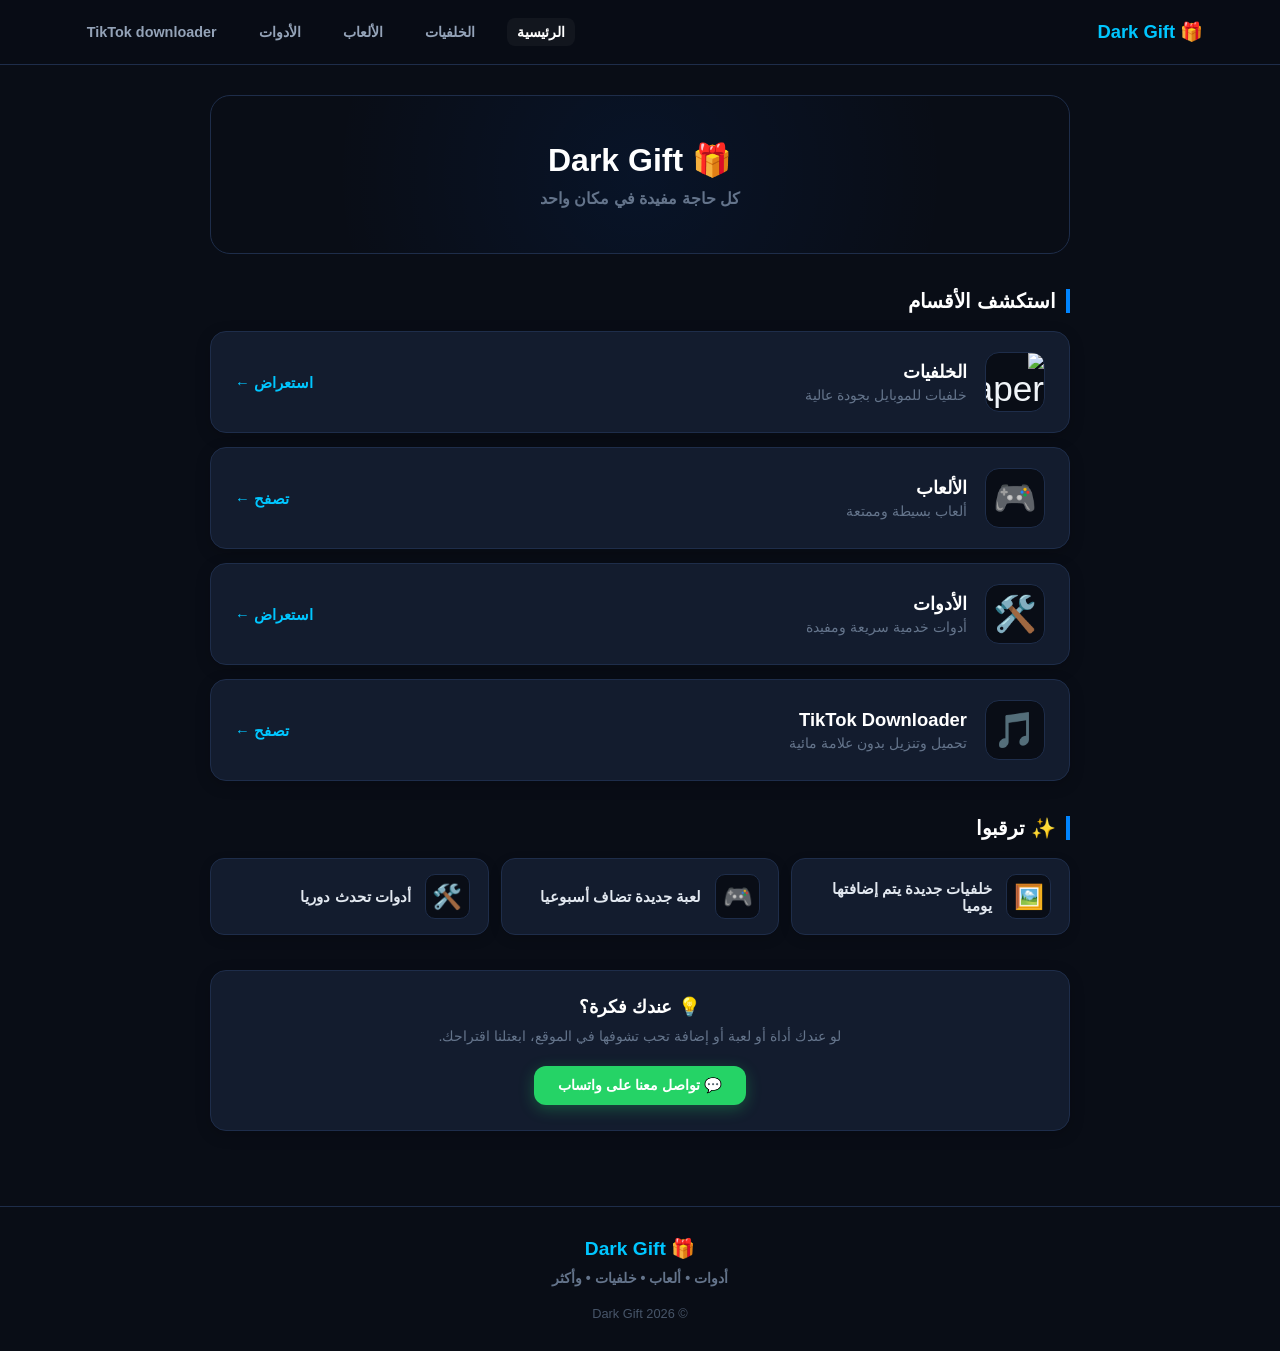
==== index.html @ dd71a5c6 "Update index.html" ====
<!doctype html>
<html dir="rtl" lang="ar">
  <head>
    <meta charset="utf-8">
    <meta name="viewport" content="width=device-width, initial-scale=1.0">
    <title>Dark Gift — الرئيسية</title>
    <style>
      :root {
        --primary: #0084ff;
        --secondary: #00c6ff;
        --bg: #090d16;
        --card-bg: #131c2e;
        --card-hover: #1b2842;
        --text: #f1f5f9;
        --text-muted: #64748b;
        --border: #1e2d4a;
      }

      * {
        box-sizing: border-box;
        margin: 0;
        padding: 0;
      }

      body {
        font-family: -apple-system, BlinkMacSystemFont, "Segoe UI", Roboto, sans-serif;
        background-color: var(--bg);
        color: var(--text);
        margin: 0;
        padding: 0;
        box-sizing: border-box;
        overflow-x: hidden;
      }

      /* شريط الموقع — أعلى الصفحة */
      header {
        position: fixed;
        top: 0;
        left: 0;
        right: 0;
        height: 65px;
        background: rgba(9, 13, 22, 0.85);
        backdrop-filter: blur(12px);
        border-bottom: 1px solid var(--border);
        display: flex;
        align-items: center;
        justify-content: space-between;
        padding: 0 6%;
        z-index: 1000;
      }

      .logo {
        font-size: 1.15rem;
        font-weight: 800;
        color: var(--secondary);
        text-decoration: none;
        display: flex;
        align-items: center;
        gap: 6px;
      }

      nav {
        display: flex;
        gap: 22px;
      }

      nav a {
        color: #94a3b8;
        text-decoration: none;
        font-size: 0.9rem;
        font-weight: 600;
        transition: 0.2s;
        padding: 6px 10px;
        border-radius: 8px;
      }

      nav a:hover, nav a.active {
        color: #ffffff;
        background: rgba(255, 255, 255, 0.04);
      }

      /* حاوية الصفحة */
      .page-container {
        max-width: 900px;
        margin: 0 auto;
        padding: 95px 20px 40px 20px;
      }

      /* الواجهة الرئيسية — Hero */
      .hero {
        text-align: center;
        padding: 45px 20px;
        background: radial-gradient(circle at center, rgba(0, 102, 255, 0.08) 0%, transparent 70%);
        border-radius: 20px;
        margin-bottom: 35px;
        border: 1px solid var(--border);
      }

      .hero h1 {
        font-size: 2rem;
        font-weight: 800;
        color: #ffffff;
        margin: 0 0 10px 0;
      }

      .hero p {
        color: var(--text-muted);
        font-size: 1rem;
        margin: 0;
        font-weight: 600;
      }

      /* عناوين الأقسام */
      .section-title {
        font-size: 1.25rem;
        font-weight: 800;
        color: #fff;
        margin-bottom: 18px;
        text-align: right;
        border-right: 4px solid var(--primary);
        padding-right: 10px;
      }

      /* الأقسام الرئيسية — كروت كبيرة بتصميم متناسق */
      .categories-grid {
        display: flex;
        flex-direction: column;
        gap: 14px;
        margin-bottom: 35px;
      }

      .category-card {
        background: var(--card-bg);
        border: 1px solid var(--border);
        border-radius: 16px;
        padding: 20px 24px;
        text-decoration: none;
        color: inherit;
        display: flex;
        align-items: center;
        justify-content: space-between;
        transition: 0.3s;
        box-shadow: 0 4px 15px rgba(0,0,0,0.2);
      }

      .category-card:hover {
        background: var(--card-hover);
        border-color: var(--primary);
        transform: translateY(-2px);
      }

      .category-info {
        display: flex;
        align-items: center;
        gap: 18px;
      }

      .category-icon {
        font-size: 2.2rem;
        background: #090d16;
        width: 60px;
        height: 60px;
        display: flex;
        align-items: center;
        justify-content: center;
        border-radius: 14px;
        border: 1px solid var(--border);
        flex-shrink: 0;
      }

      .category-icon img {
        width: 100%;
        height: 100%;
        object-fit: cover;
        border-radius: 12px;
      }

      .category-text h3 {
        margin: 0 0 4px 0;
        font-size: 1.15rem;
        color: #fff;
        font-weight: 700;
      }

      .category-text p {
        margin: 0;
        color: var(--text-muted);
        font-size: 0.88rem;
      }

      .category-link {
        color: var(--secondary);
        font-weight: 700;
        font-size: 0.92rem;
        transition: 0.2s;
      }

      .category-card:hover .category-link {
        transform: translateX(-4px);
      }

      /* قسم "آخر الإضافات" — كروت صغيرة */
      .updates-grid {
        display: grid;
        grid-template-columns: repeat(auto-fit, minmax(260px, 1fr));
        gap: 12px;
        margin-bottom: 35px;
      }

      .update-card {
        background: var(--card-bg);
        border: 1px solid var(--border);
        border-radius: 14px;
        padding: 15px 18px;
        display: flex;
        align-items: center;
        gap: 14px;
        box-shadow: 0 4px 12px rgba(0,0,0,0.15);
      }

      .update-icon {
        font-size: 1.5rem;
        background: #090d16;
        width: 45px;
        height: 45px;
        display: flex;
        align-items: center;
        justify-content: center;
        border-radius: 10px;
        border: 1px solid var(--border);
        flex-shrink: 0;
      }

      .update-text {
        font-size: 0.92rem;
        font-weight: 700;
        color: #e2e8f0;
      }

      /* قسم التواصل المقترح */
      .contact-section {
        background: var(--card-bg);
        border: 1px solid var(--border);
        border-radius: 16px;
        padding: 25px;
        text-align: center;
        margin-bottom: 35px;
        box-shadow: 0 4px 15px rgba(0,0,0,0.2);
      }

      .contact-section h3 {
        margin: 0 0 8px 0;
        font-size: 1.15rem;
        color: #fff;
        font-weight: 700;
      }

      .contact-section p {
        margin: 0 0 18px 0;
        color: var(--text-muted);
        font-size: 0.9rem;
        line-height: 1.5;
      }

      .btn-whatsapp {
        background: #25d366;
        color: #fff;
        padding: 11px 24px;
        border-radius: 12px;
        font-weight: 700;
        font-size: 0.9rem;
        text-decoration: none;
        display: inline-block;
        box-shadow: 0 4px 15px rgba(37, 211, 102, 0.3);
        transition: 0.2s;
      }

      .btn-whatsapp:hover {
        opacity: 0.9;
        transform: translateY(-2px);
      }

      /* Footer — أسفل الموقع */
      footer {
        background: #090d16;
        border-top: 1px solid var(--border);
        padding: 30px 20px;
        text-align: center;
      }

      .footer-content {
        max-width: 900px;
        margin: 0 auto;
        display: flex;
        flex-direction: column;
        align-items: center;
        gap: 10px;
      }

      .footer-logo {
        font-size: 1.2rem;
        font-weight: 800;
        color: var(--secondary);
      }

      .footer-desc {
        color: var(--text-muted);
        font-size: 0.88rem;
        font-weight: 600;
      }

      .footer-bottom {
        margin-top: 10px;
        color: #475569;
        font-size: 0.8rem;
      }

      /* تفاعل الموبايل */
      @media (max-width: 768px) {
        nav {
          display: none;
        }
        .hero h1 {
          font-size: 1.6rem;
        }
        .page-container {
          padding: 85px 15px 30px 15px;
        }
      }
    </style>
  </head>
  <body>

    <!-- شريط الموقع — أعلى الصفحة -->
    <header>
        <a href="#" class="logo">🎁 Dark Gift</a>
        <nav>
            <a href="#" class="active">الرئيسية</a>
            <a href="wallpapers.html">الخلفيات</a>
            <a href="games.html">الألعاب</a>
            <a href="Tools.html">الأدوات</a>
            <a href="Tik_Downloader.html">TikTok downloader</a>
        </nav>
    </header>

    <div class="page-container">

        <!-- الواجهة الرئيسية — Hero -->
        <section class="hero">
            <h1>🎁 Dark Gift</h1>
            <p>كل حاجة مفيدة في مكان واحد</p>
        </section>

        <!-- الأقسام الرئيسية -->
        <div>
            <h2 class="section-title">استكشف الأقسام</h2>
            <div class="categories-grid">
                <a href="wallpapers.html" class="category-card" id="wallpapers-btn">
                    <div class="category-info">
                        <div class="category-icon">
                            <img src="https://i.postimg.cc/4y8CT3dF/wallpapers.png" alt="Wallpaper">
                        </div>
                        <div class="category-text">
                            <h3>الخلفيات</h3>
                            <p>خلفيات للموبايل بجودة عالية</p>
                        </div>
                    </div>
                    <div class="category-link">استعراض ←</div>
                </a>

                <a href="games.html" class="category-card" id="games-btn">
                    <div class="category-info">
                        <div class="category-icon">🎮</div>
                        <div class="category-text">
                            <h3>الألعاب</h3>
                            <p>ألعاب بسيطة وممتعة</p>
                        </div>
                    </div>
                    <div class="category-link">تصفح ←</div>
                </a>

                <a href="Tools.html" class="category-card" id="tools-btn">
                    <div class="category-info">
                        <div class="category-icon">🛠️</div>
                        <div class="category-text">
                            <h3>الأدوات</h3>
                            <p>أدوات خدمية سريعة ومفيدة</p>
                        </div>
                    </div>
                    <div class="category-link">استعراض ←</div>
                </a>

                <a href="Tik_Downloader.html" class="category-card" id="tiktok-btn">
                    <div class="category-info">
                        <div class="category-icon">🎵</div>
                        <div class="category-text">
                            <h3>TikTok Downloader</h3>
                            <p>تحميل وتنزيل بدون علامة مائية</p>
                        </div>
                    </div>
                    <div class="category-link">تصفح ←</div>
                </a>
            </div>
        </div>

        <!-- قسم "ترقبوا" -->
        <div>
            <h2 class="section-title">✨ ترقبوا</h2>
            <div class="updates-grid">
                <div class="update-card">
                    <div class="update-icon">🖼️</div>
                    <div class="update-text">خلفيات جديدة يتم إضافتها يوميا</div>
                </div>
                <div class="update-card">
                    <div class="update-icon">🎮</div>
                    <div class="update-text">لعبة جديدة تضاف أسبوعيا</div>
                </div>
                <div class="update-card">
                    <div class="update-icon">🛠️</div>
                    <div class="update-text">أدوات تحدث دوريا</div>
                </div>
            </div>
        </div>

        <!-- قسم التواصل المقترح -->
        <div class="contact-section">
            <h3>💡 عندك فكرة؟</h3>
            <p>لو عندك أداة أو لعبة أو إضافة تحب تشوفها في الموقع، ابعتلنا اقتراحك.</p>
            <a href="https://wa.me/201098029320" target="_blank" class="whatsapp-btn btn-whatsapp">💬 تواصل معنا على واتساب</a>
        </div>

    </div>

    <!-- أسفل الموقع — Footer -->
    <footer>
        <div class="footer-content">
            <div class="footer-logo">🎁 Dark Gift</div>
            <div class="footer-desc">أدوات • ألعاب • خلفيات • وأكثر</div>
            <div class="footer-bottom">
                © 2026 Dark Gift
            </div>
        </div>
    </footer>

  </body>
</html>
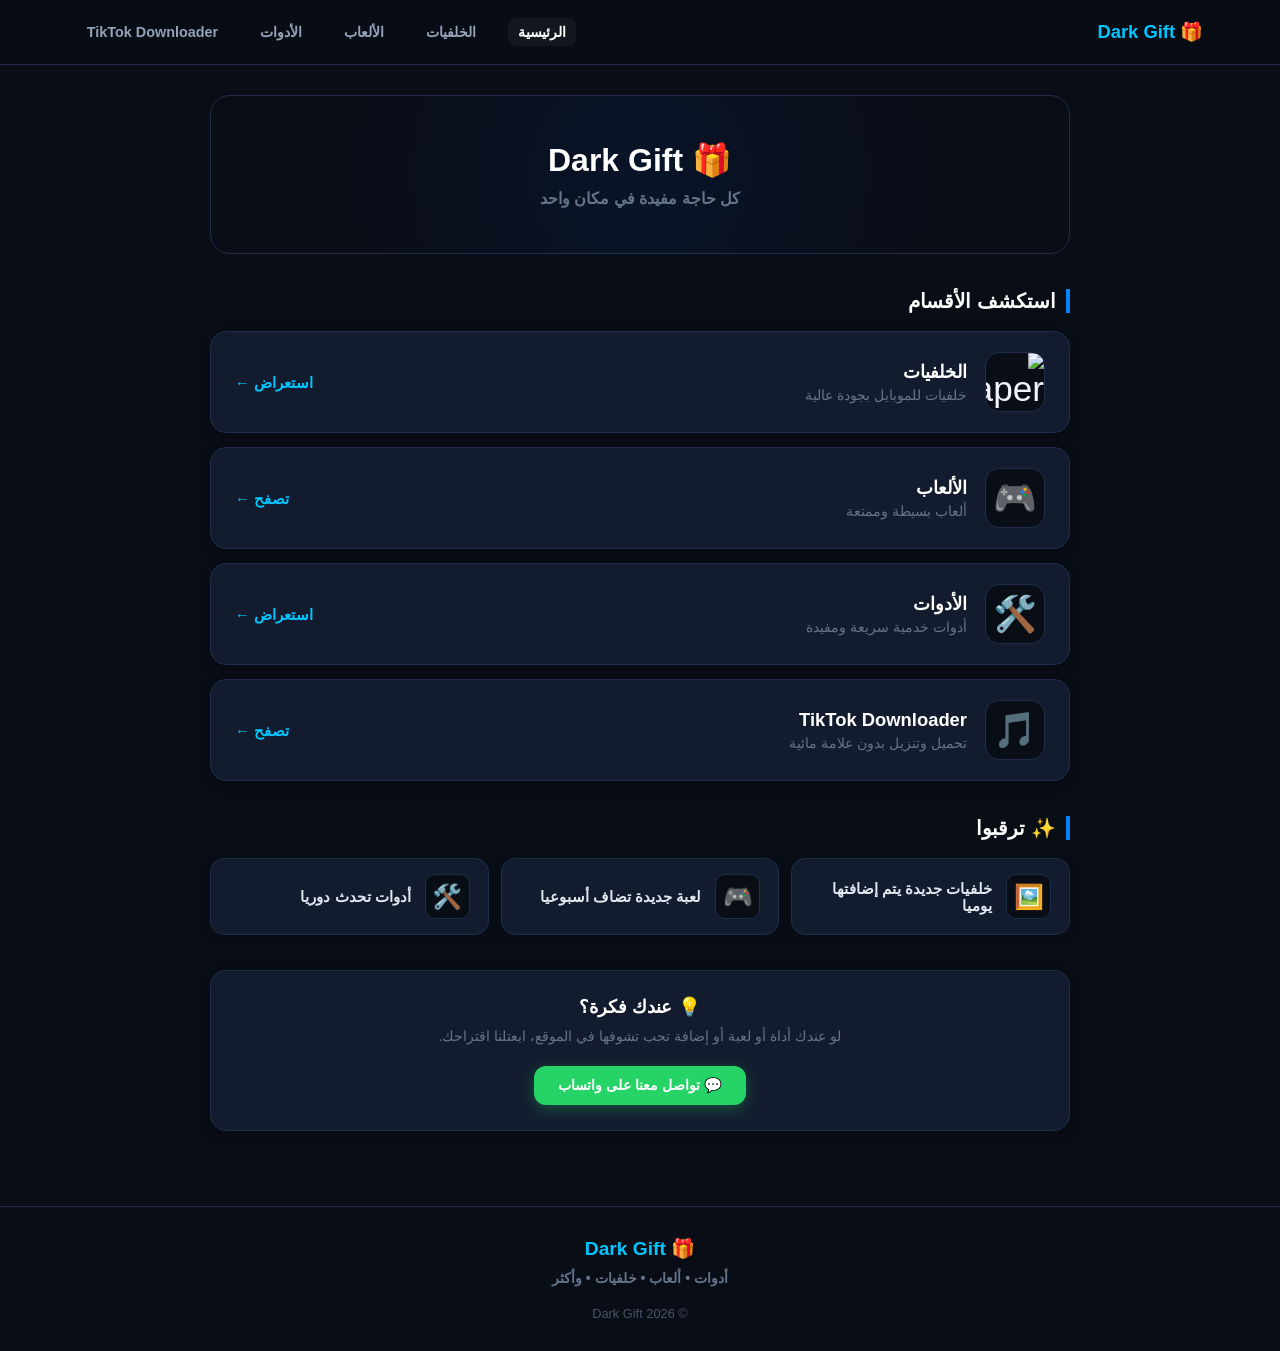
==== commit 60336f6b: "Fix HTML encoding issues in index.html" ====
--- a/index.html
+++ b/index.html
@@ -339,7 +339,7 @@
             <a href="wallpapers.html">الخلفيات</a>
             <a href="games.html">الألعاب</a>
             <a href="Tools.html">الأدوات</a>
-            <a href="Tik_Downloader.html">TikTok downloader</a>
+            <a href="Tik_Downloader.html">TikTok Downloader</a>
         </nav>
     </header>
 
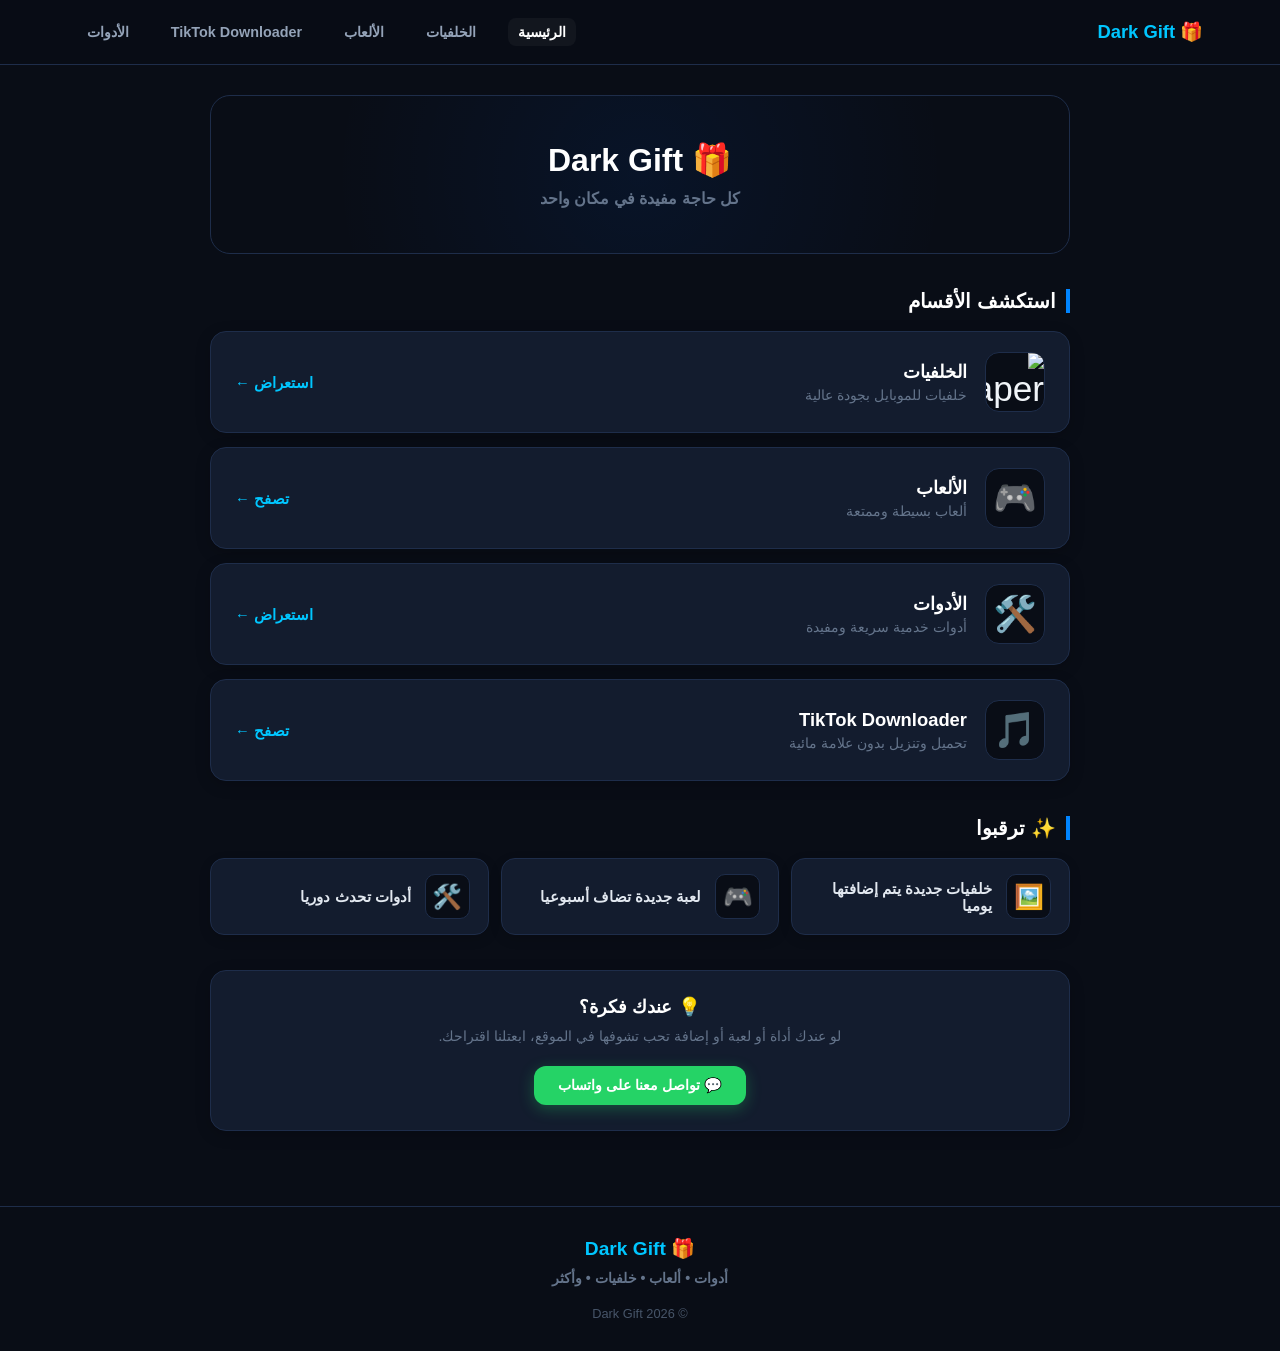
==== commit e6aa2434: "Update index.html" ====
--- a/index.html
+++ b/index.html
@@ -316,17 +316,26 @@
       }
 
       /* تفاعل الموبايل */
-      @media (max-width: 768px) {
-        nav {
-          display: none;
-        }
-        .hero h1 {
-          font-size: 1.6rem;
-        }
-        .page-container {
-          padding: 85px 15px 30px 15px;
-        }
-      }
+   @media (max-width: 768px) {
+    header {
+        padding: 0 15px;
+    }
+    nav {
+        display: flex;
+        gap: 8px;
+        overflow-x: auto;
+        max-width: 65%;
+        scrollbar-width: none;
+    }
+    nav::-webkit-scrollbar {
+        display: none;
+    }
+    nav a {
+        font-size: 0.78rem;
+        padding: 4px 8px;
+        white-space: nowrap;
+    }
+}
     </style>
   </head>
   <body>
@@ -338,8 +347,8 @@
             <a href="#" class="active">الرئيسية</a>
             <a href="wallpapers.html">الخلفيات</a>
             <a href="games.html">الألعاب</a>
+            <a href="Tik_Downloader.html">TikTok Downloader</a>
             <a href="Tools.html">الأدوات</a>
-            <a href="Tik_Downloader.html">TikTok Downloader</a>
         </nav>
     </header>
 
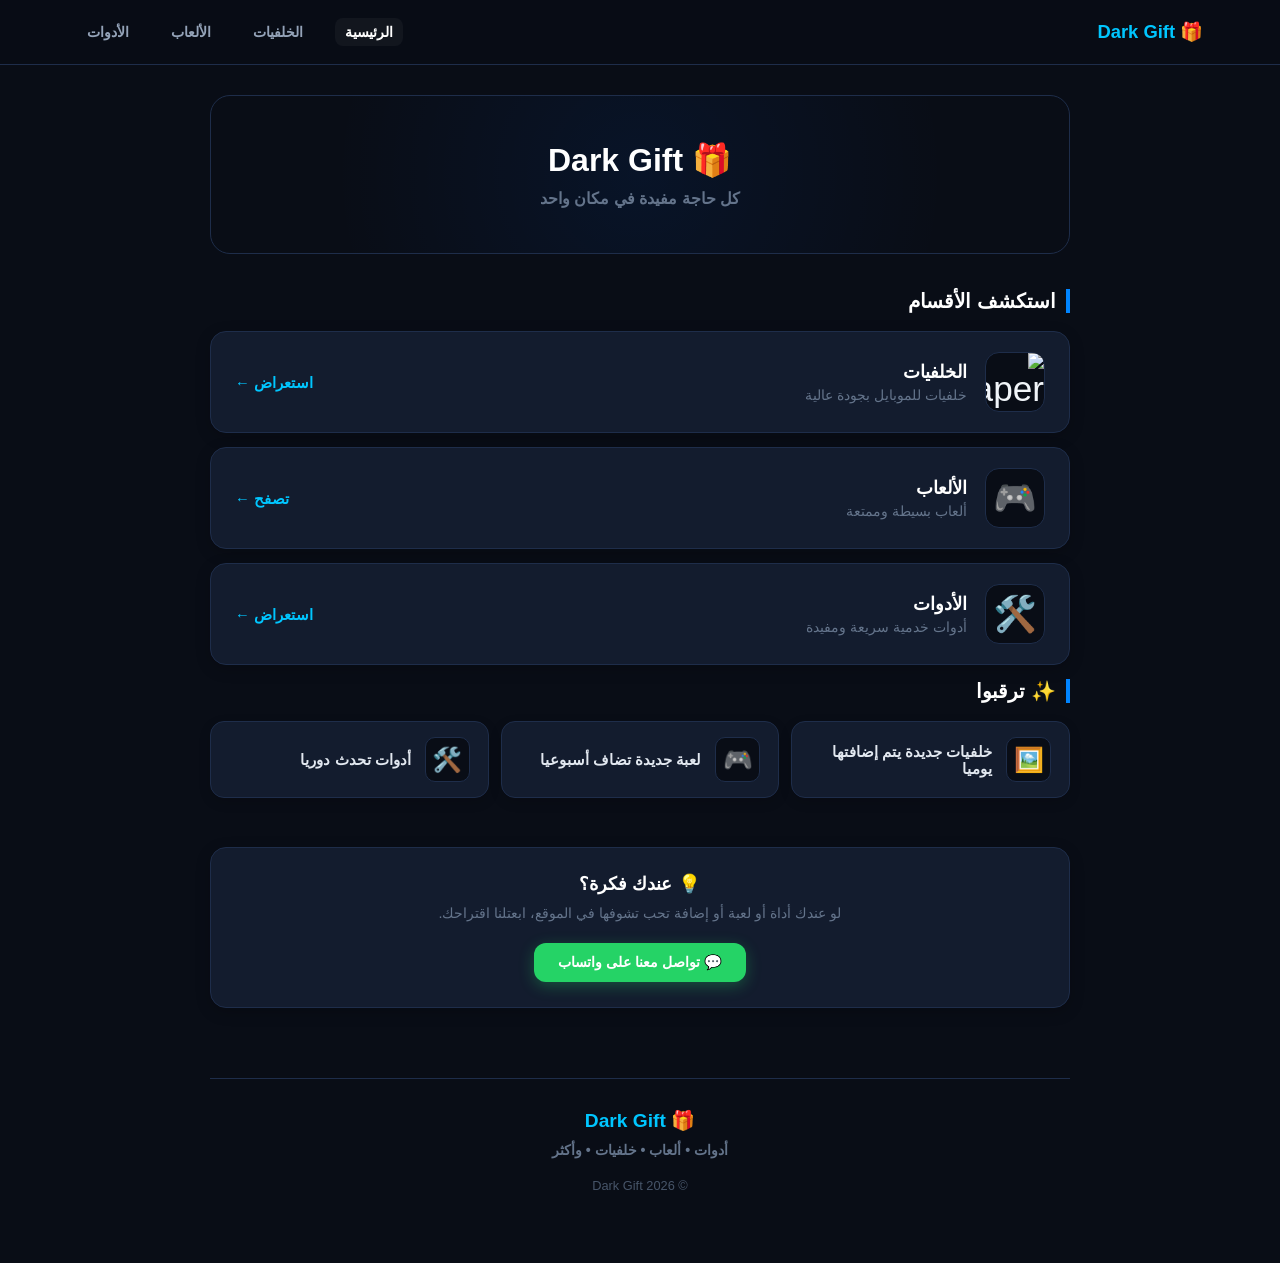
==== commit 4e0c8df8: "Fix HTML structure and style formatting" ====
--- a/index.html
+++ b/index.html
@@ -347,7 +347,6 @@
             <a href="#" class="active">الرئيسية</a>
             <a href="wallpapers.html">الخلفيات</a>
             <a href="games.html">الألعاب</a>
-            <a href="Tik_Downloader.html">TikTok Downloader</a>
             <a href="Tools.html">الأدوات</a>
         </nav>
     </header>
@@ -398,19 +397,6 @@
                     </div>
                     <div class="category-link">استعراض ←</div>
                 </a>
-
-                <a href="Tik_Downloader.html" class="category-card" id="tiktok-btn">
-                    <div class="category-info">
-                        <div class="category-icon">🎵</div>
-                        <div class="category-text">
-                            <h3>TikTok Downloader</h3>
-                            <p>تحميل وتنزيل بدون علامة مائية</p>
-                        </div>
-                    </div>
-                    <div class="category-link">تصفح ←</div>
-                </a>
-            </div>
-        </div>
 
         <!-- قسم "ترقبوا" -->
         <div>
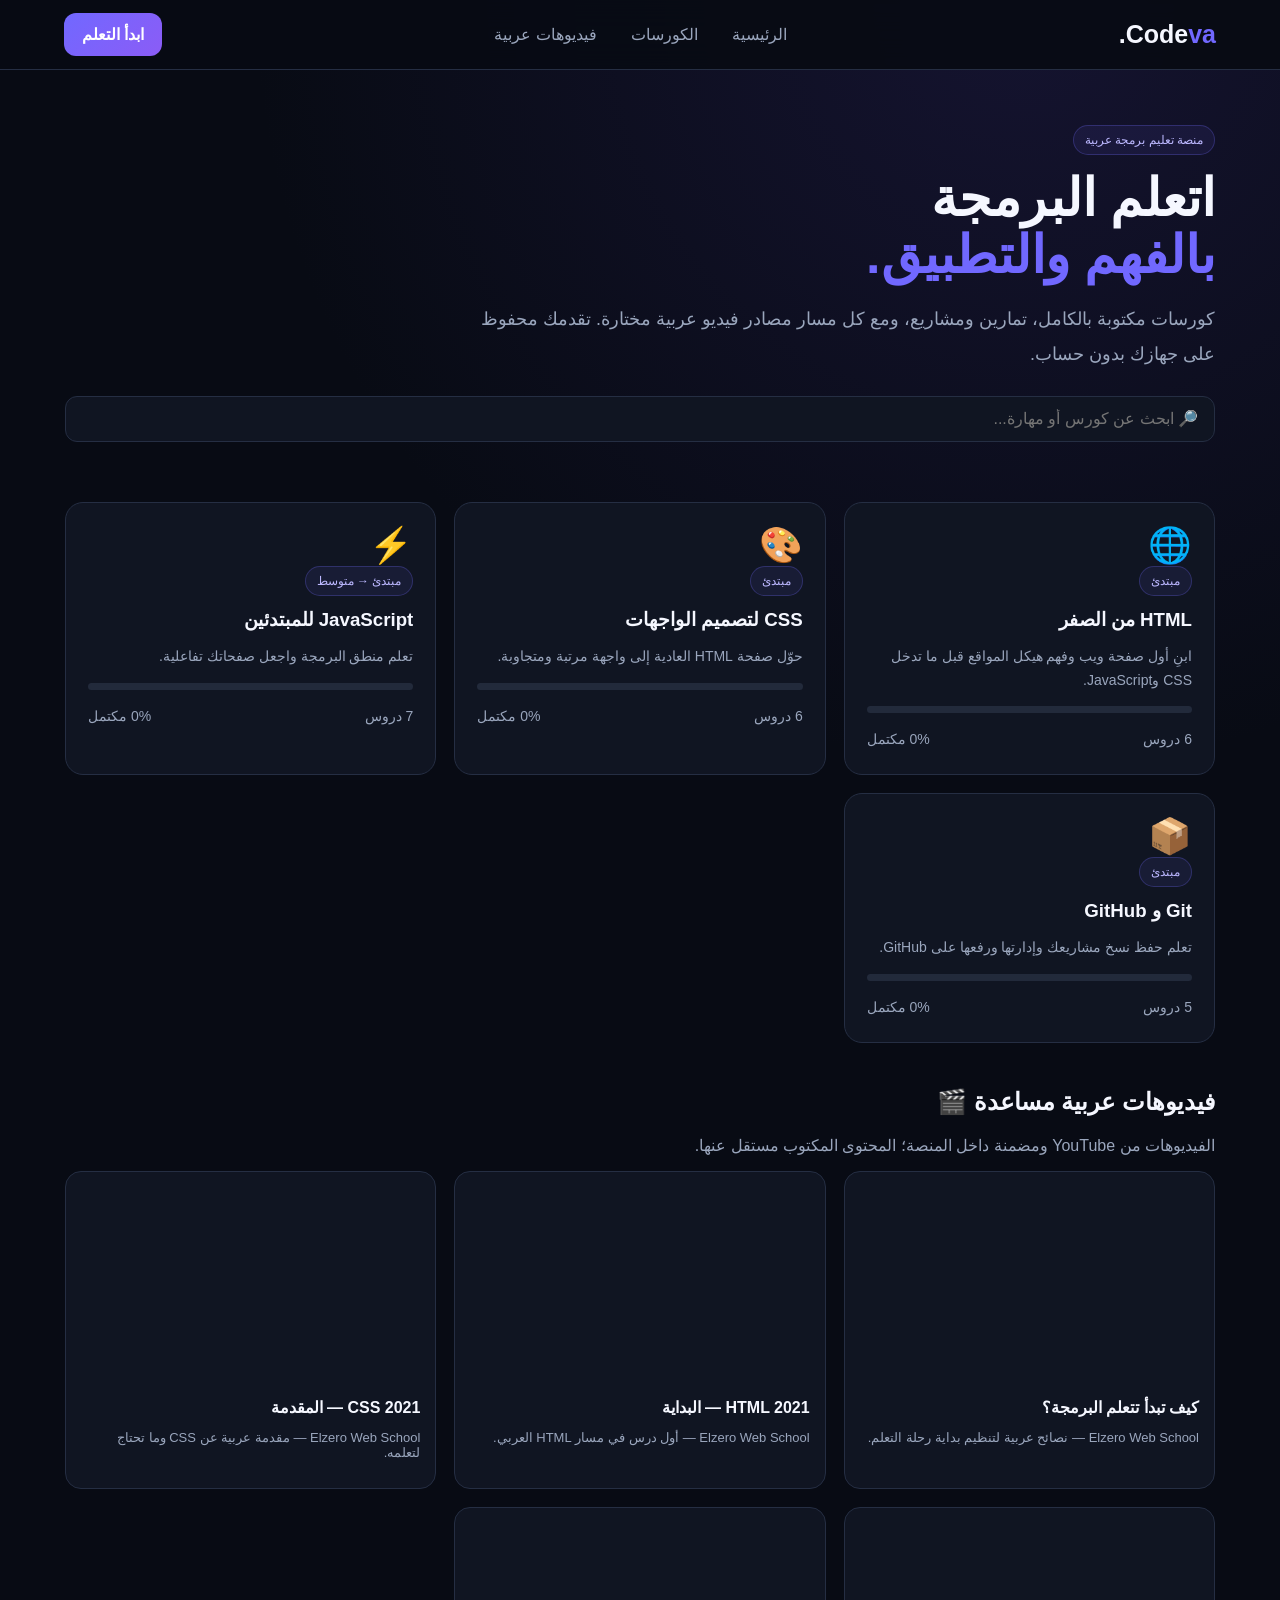
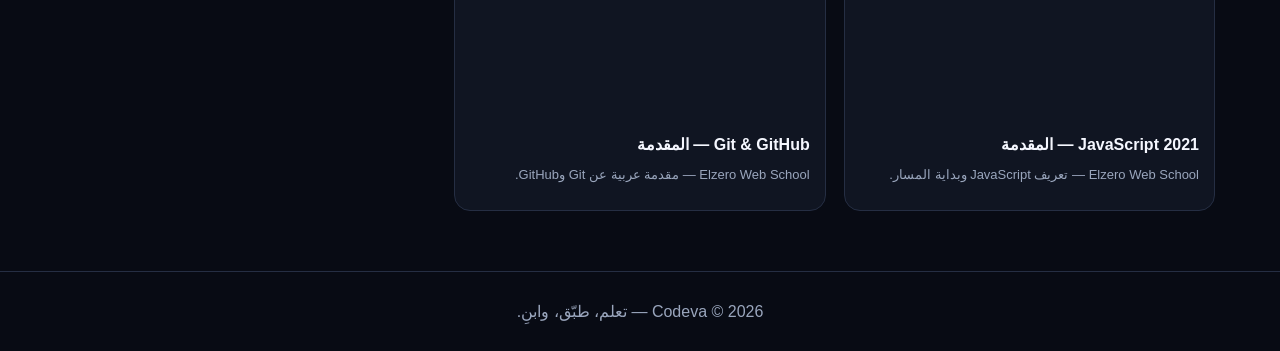
==== commit 55fb993f: "Add files via upload" ====
--- a/index.html
+++ b/index.html
@@ -1,441 +1 @@
-<!doctype html>
-<html dir="rtl" lang="ar">
-  <head>
-    <meta charset="utf-8">
-    <meta name="viewport" content="width=device-width, initial-scale=1.0">
-    <title>Dark Gift — الرئيسية</title>
-    <style>
-      :root {
-        --primary: #0084ff;
-        --secondary: #00c6ff;
-        --bg: #090d16;
-        --card-bg: #131c2e;
-        --card-hover: #1b2842;
-        --text: #f1f5f9;
-        --text-muted: #64748b;
-        --border: #1e2d4a;
-      }
-
-      * {
-        box-sizing: border-box;
-        margin: 0;
-        padding: 0;
-      }
-
-      body {
-        font-family: -apple-system, BlinkMacSystemFont, "Segoe UI", Roboto, sans-serif;
-        background-color: var(--bg);
-        color: var(--text);
-        margin: 0;
-        padding: 0;
-        box-sizing: border-box;
-        overflow-x: hidden;
-      }
-
-      /* شريط الموقع — أعلى الصفحة */
-      header {
-        position: fixed;
-        top: 0;
-        left: 0;
-        right: 0;
-        height: 65px;
-        background: rgba(9, 13, 22, 0.85);
-        backdrop-filter: blur(12px);
-        border-bottom: 1px solid var(--border);
-        display: flex;
-        align-items: center;
-        justify-content: space-between;
-        padding: 0 6%;
-        z-index: 1000;
-      }
-
-      .logo {
-        font-size: 1.15rem;
-        font-weight: 800;
-        color: var(--secondary);
-        text-decoration: none;
-        display: flex;
-        align-items: center;
-        gap: 6px;
-      }
-
-      nav {
-        display: flex;
-        gap: 22px;
-      }
-
-      nav a {
-        color: #94a3b8;
-        text-decoration: none;
-        font-size: 0.9rem;
-        font-weight: 600;
-        transition: 0.2s;
-        padding: 6px 10px;
-        border-radius: 8px;
-      }
-
-      nav a:hover, nav a.active {
-        color: #ffffff;
-        background: rgba(255, 255, 255, 0.04);
-      }
-
-      /* حاوية الصفحة */
-      .page-container {
-        max-width: 900px;
-        margin: 0 auto;
-        padding: 95px 20px 40px 20px;
-      }
-
-      /* الواجهة الرئيسية — Hero */
-      .hero {
-        text-align: center;
-        padding: 45px 20px;
-        background: radial-gradient(circle at center, rgba(0, 102, 255, 0.08) 0%, transparent 70%);
-        border-radius: 20px;
-        margin-bottom: 35px;
-        border: 1px solid var(--border);
-      }
-
-      .hero h1 {
-        font-size: 2rem;
-        font-weight: 800;
-        color: #ffffff;
-        margin: 0 0 10px 0;
-      }
-
-      .hero p {
-        color: var(--text-muted);
-        font-size: 1rem;
-        margin: 0;
-        font-weight: 600;
-      }
-
-      /* عناوين الأقسام */
-      .section-title {
-        font-size: 1.25rem;
-        font-weight: 800;
-        color: #fff;
-        margin-bottom: 18px;
-        text-align: right;
-        border-right: 4px solid var(--primary);
-        padding-right: 10px;
-      }
-
-      /* الأقسام الرئيسية — كروت كبيرة بتصميم متناسق */
-      .categories-grid {
-        display: flex;
-        flex-direction: column;
-        gap: 14px;
-        margin-bottom: 35px;
-      }
-
-      .category-card {
-        background: var(--card-bg);
-        border: 1px solid var(--border);
-        border-radius: 16px;
-        padding: 20px 24px;
-        text-decoration: none;
-        color: inherit;
-        display: flex;
-        align-items: center;
-        justify-content: space-between;
-        transition: 0.3s;
-        box-shadow: 0 4px 15px rgba(0,0,0,0.2);
-      }
-
-      .category-card:hover {
-        background: var(--card-hover);
-        border-color: var(--primary);
-        transform: translateY(-2px);
-      }
-
-      .category-info {
-        display: flex;
-        align-items: center;
-        gap: 18px;
-      }
-
-      .category-icon {
-        font-size: 2.2rem;
-        background: #090d16;
-        width: 60px;
-        height: 60px;
-        display: flex;
-        align-items: center;
-        justify-content: center;
-        border-radius: 14px;
-        border: 1px solid var(--border);
-        flex-shrink: 0;
-      }
-
-      .category-icon img {
-        width: 100%;
-        height: 100%;
-        object-fit: cover;
-        border-radius: 12px;
-      }
-
-      .category-text h3 {
-        margin: 0 0 4px 0;
-        font-size: 1.15rem;
-        color: #fff;
-        font-weight: 700;
-      }
-
-      .category-text p {
-        margin: 0;
-        color: var(--text-muted);
-        font-size: 0.88rem;
-      }
-
-      .category-link {
-        color: var(--secondary);
-        font-weight: 700;
-        font-size: 0.92rem;
-        transition: 0.2s;
-      }
-
-      .category-card:hover .category-link {
-        transform: translateX(-4px);
-      }
-
-      /* قسم "آخر الإضافات" — كروت صغيرة */
-      .updates-grid {
-        display: grid;
-        grid-template-columns: repeat(auto-fit, minmax(260px, 1fr));
-        gap: 12px;
-        margin-bottom: 35px;
-      }
-
-      .update-card {
-        background: var(--card-bg);
-        border: 1px solid var(--border);
-        border-radius: 14px;
-        padding: 15px 18px;
-        display: flex;
-        align-items: center;
-        gap: 14px;
-        box-shadow: 0 4px 12px rgba(0,0,0,0.15);
-      }
-
-      .update-icon {
-        font-size: 1.5rem;
-        background: #090d16;
-        width: 45px;
-        height: 45px;
-        display: flex;
-        align-items: center;
-        justify-content: center;
-        border-radius: 10px;
-        border: 1px solid var(--border);
-        flex-shrink: 0;
-      }
-
-      .update-text {
-        font-size: 0.92rem;
-        font-weight: 700;
-        color: #e2e8f0;
-      }
-
-      /* قسم التواصل المقترح */
-      .contact-section {
-        background: var(--card-bg);
-        border: 1px solid var(--border);
-        border-radius: 16px;
-        padding: 25px;
-        text-align: center;
-        margin-bottom: 35px;
-        box-shadow: 0 4px 15px rgba(0,0,0,0.2);
-      }
-
-      .contact-section h3 {
-        margin: 0 0 8px 0;
-        font-size: 1.15rem;
-        color: #fff;
-        font-weight: 700;
-      }
-
-      .contact-section p {
-        margin: 0 0 18px 0;
-        color: var(--text-muted);
-        font-size: 0.9rem;
-        line-height: 1.5;
-      }
-
-      .btn-whatsapp {
-        background: #25d366;
-        color: #fff;
-        padding: 11px 24px;
-        border-radius: 12px;
-        font-weight: 700;
-        font-size: 0.9rem;
-        text-decoration: none;
-        display: inline-block;
-        box-shadow: 0 4px 15px rgba(37, 211, 102, 0.3);
-        transition: 0.2s;
-      }
-
-      .btn-whatsapp:hover {
-        opacity: 0.9;
-        transform: translateY(-2px);
-      }
-
-      /* Footer — أسفل الموقع */
-      footer {
-        background: #090d16;
-        border-top: 1px solid var(--border);
-        padding: 30px 20px;
-        text-align: center;
-      }
-
-      .footer-content {
-        max-width: 900px;
-        margin: 0 auto;
-        display: flex;
-        flex-direction: column;
-        align-items: center;
-        gap: 10px;
-      }
-
-      .footer-logo {
-        font-size: 1.2rem;
-        font-weight: 800;
-        color: var(--secondary);
-      }
-
-      .footer-desc {
-        color: var(--text-muted);
-        font-size: 0.88rem;
-        font-weight: 600;
-      }
-
-      .footer-bottom {
-        margin-top: 10px;
-        color: #475569;
-        font-size: 0.8rem;
-      }
-
-      /* تفاعل الموبايل */
-   @media (max-width: 768px) {
-    header {
-        padding: 0 15px;
-    }
-    nav {
-        display: flex;
-        gap: 8px;
-        overflow-x: auto;
-        max-width: 65%;
-        scrollbar-width: none;
-    }
-    nav::-webkit-scrollbar {
-        display: none;
-    }
-    nav a {
-        font-size: 0.78rem;
-        padding: 4px 8px;
-        white-space: nowrap;
-    }
-}
-    </style>
-  </head>
-  <body>
-
-    <!-- شريط الموقع — أعلى الصفحة -->
-    <header>
-        <a href="#" class="logo">🎁 Dark Gift</a>
-        <nav>
-            <a href="#" class="active">الرئيسية</a>
-            <a href="wallpapers.html">الخلفيات</a>
-            <a href="games.html">الألعاب</a>
-            <a href="Tools.html">الأدوات</a>
-        </nav>
-    </header>
-
-    <div class="page-container">
-
-        <!-- الواجهة الرئيسية — Hero -->
-        <section class="hero">
-            <h1>🎁 Dark Gift</h1>
-            <p>كل حاجة مفيدة في مكان واحد</p>
-        </section>
-
-        <!-- الأقسام الرئيسية -->
-        <div>
-            <h2 class="section-title">استكشف الأقسام</h2>
-            <div class="categories-grid">
-                <a href="wallpapers.html" class="category-card" id="wallpapers-btn">
-                    <div class="category-info">
-                        <div class="category-icon">
-                            <img src="https://i.postimg.cc/4y8CT3dF/wallpapers.png" alt="Wallpaper">
-                        </div>
-                        <div class="category-text">
-                            <h3>الخلفيات</h3>
-                            <p>خلفيات للموبايل بجودة عالية</p>
-                        </div>
-                    </div>
-                    <div class="category-link">استعراض ←</div>
-                </a>
-
-                <a href="games.html" class="category-card" id="games-btn">
-                    <div class="category-info">
-                        <div class="category-icon">🎮</div>
-                        <div class="category-text">
-                            <h3>الألعاب</h3>
-                            <p>ألعاب بسيطة وممتعة</p>
-                        </div>
-                    </div>
-                    <div class="category-link">تصفح ←</div>
-                </a>
-
-                <a href="Tools.html" class="category-card" id="tools-btn">
-                    <div class="category-info">
-                        <div class="category-icon">🛠️</div>
-                        <div class="category-text">
-                            <h3>الأدوات</h3>
-                            <p>أدوات خدمية سريعة ومفيدة</p>
-                        </div>
-                    </div>
-                    <div class="category-link">استعراض ←</div>
-                </a>
-
-        <!-- قسم "ترقبوا" -->
-        <div>
-            <h2 class="section-title">✨ ترقبوا</h2>
-            <div class="updates-grid">
-                <div class="update-card">
-                    <div class="update-icon">🖼️</div>
-                    <div class="update-text">خلفيات جديدة يتم إضافتها يوميا</div>
-                </div>
-                <div class="update-card">
-                    <div class="update-icon">🎮</div>
-                    <div class="update-text">لعبة جديدة تضاف أسبوعيا</div>
-                </div>
-                <div class="update-card">
-                    <div class="update-icon">🛠️</div>
-                    <div class="update-text">أدوات تحدث دوريا</div>
-                </div>
-            </div>
-        </div>
-
-        <!-- قسم التواصل المقترح -->
-        <div class="contact-section">
-            <h3>💡 عندك فكرة؟</h3>
-            <p>لو عندك أداة أو لعبة أو إضافة تحب تشوفها في الموقع، ابعتلنا اقتراحك.</p>
-            <a href="https://wa.me/201098029320" target="_blank" class="whatsapp-btn btn-whatsapp">💬 تواصل معنا على واتساب</a>
-        </div>
-
-    </div>
-
-    <!-- أسفل الموقع — Footer -->
-    <footer>
-        <div class="footer-content">
-            <div class="footer-logo">🎁 Dark Gift</div>
-            <div class="footer-desc">أدوات • ألعاب • خلفيات • وأكثر</div>
-            <div class="footer-bottom">
-                © 2026 Dark Gift
-            </div>
-        </div>
-    </footer>
-
-  </body>
-</html>
+<!doctype html><html lang="ar" dir="rtl"><head><meta charset="utf-8"><meta name="viewport" content="width=device-width,initial-scale=1"><meta name="description" content="Codeva - منصة عربية لتعلم البرمجة"><title>Codeva — تعلم البرمجة</title><link rel="stylesheet" href="style.css"></head><body><div id="app"></div><script src="data.js"></script><script src="app.js"></script></body></html>
--- a/style.css
+++ b/style.css
@@ -0,0 +1 @@
+*{box-sizing:border-box} :root{--bg:#080b14;--panel:#101522;--panel2:#151c2d;--text:#f5f7ff;--muted:#9aa6bd;--border:#252e43;--p:#7168ff;--p2:#25d9c5}body{margin:0;background:radial-gradient(circle at 80% 0,#28205a66,transparent 35%),var(--bg);color:var(--text);font-family:Tahoma,Arial,sans-serif}button,input{font:inherit}.nav{height:70px;border-bottom:1px solid var(--border);background:#080b14ee;backdrop-filter:blur(15px);position:sticky;top:0;z-index:10;display:flex;align-items:center;justify-content:space-between;padding:0 5%}.brand{font-size:25px;font-weight:900}.brand span{color:var(--p)}.navlinks{display:flex;gap:22px}.navlinks button{background:none;border:0;color:var(--muted);cursor:pointer}.container{width:min(1150px,92%);margin:auto}.hero{padding:55px 0 35px}.hero h1{font-size:52px;line-height:1.1;margin:15px 0}.hero h1 span{color:var(--p)}.hero p{color:var(--muted);font-size:18px;line-height:1.9;max-width:750px}.badge,.tag{display:inline-block;background:#7168ff16;border:1px solid #7168ff44;color:#bcb8ff;padding:7px 11px;border-radius:20px;font-size:12px}.toolbar{display:flex;gap:12px;flex-wrap:wrap;margin:25px 0}.input{background:var(--panel);border:1px solid var(--border);color:#fff;padding:13px 16px;border-radius:12px;outline:none;flex:1;min-width:220px}.btn{border:0;border-radius:12px;padding:12px 18px;font-weight:800;cursor:pointer}.primary{background:linear-gradient(135deg,var(--p),#8b5cf6);color:#fff}.ghost{background:#ffffff08;border:1px solid var(--border);color:#fff}.grid{display:grid;grid-template-columns:repeat(3,1fr);gap:18px}.card{background:var(--panel);border:1px solid var(--border);border-radius:18px;padding:22px;cursor:pointer;transition:.2s}.card:hover{transform:translateY(-4px);border-color:#7168ff77}.icon{font-size:35px}.card h3{margin:13px 0 8px}.card p,.meta{color:var(--muted);line-height:1.7;font-size:14px}.meta{display:flex;justify-content:space-between;margin-top:15px}.coursehead{display:flex;gap:18px;align-items:center;padding:35px 0 15px}.coursehead .icon{font-size:48px}.lessons{display:grid;grid-template-columns:330px 1fr;gap:18px}.sidebar,.lesson{background:var(--panel);border:1px solid var(--border);border-radius:18px}.sidebar{padding:12px;height:max-content;position:sticky;top:88px}.lessonbtn{width:100%;text-align:right;background:none;border:0;color:#c9d1e3;padding:13px 12px;border-radius:10px;cursor:pointer}.lessonbtn:hover,.lessonbtn.active{background:#7168ff16;color:white}.lessonbtn small{display:block;color:#7f8aa0;margin-top:4px}.lesson{padding:30px}.lesson h2{font-size:31px;margin-top:0}.lesson p{line-height:2;color:#c5cede;font-size:16px}.points{padding:18px;background:#0b101b;border:1px solid var(--border);border-radius:13px;line-height:2}.code{direction:ltr;text-align:left;background:#080b12;border:1px solid #20283a;border-radius:13px;padding:18px;white-space:pre-wrap;overflow:auto;color:#dce4ff;font-family:Consolas,monospace;line-height:1.7}.video{margin-top:25px}.video iframe{width:100%;aspect-ratio:16/9;border:0;border-radius:14px}.check{margin-top:18px}.videos{margin-top:45px}.videoCard{background:var(--panel);border:1px solid var(--border);border-radius:16px;overflow:hidden}.videoCard iframe{width:100%;aspect-ratio:16/9;border:0}.videoCard div{padding:15px}.videoCard p{color:var(--muted);font-size:13px}.progress{height:7px;background:#222a3b;border-radius:10px;margin-top:14px}.progress i{display:block;height:100%;background:linear-gradient(90deg,var(--p),var(--p2));border-radius:10px}footer{border-top:1px solid var(--border);margin-top:60px;padding:30px;text-align:center;color:var(--muted)}.hidden{display:none!important}@media(max-width:850px){.grid{grid-template-columns:1fr 1fr}.lessons{grid-template-columns:1fr}.sidebar{position:static}.navlinks{display:none}}@media(max-width:550px){.grid{grid-template-columns:1fr}.hero h1{font-size:40px}.lesson{padding:20px}.coursehead{align-items:flex-start}.nav{padding:0 4%}}
